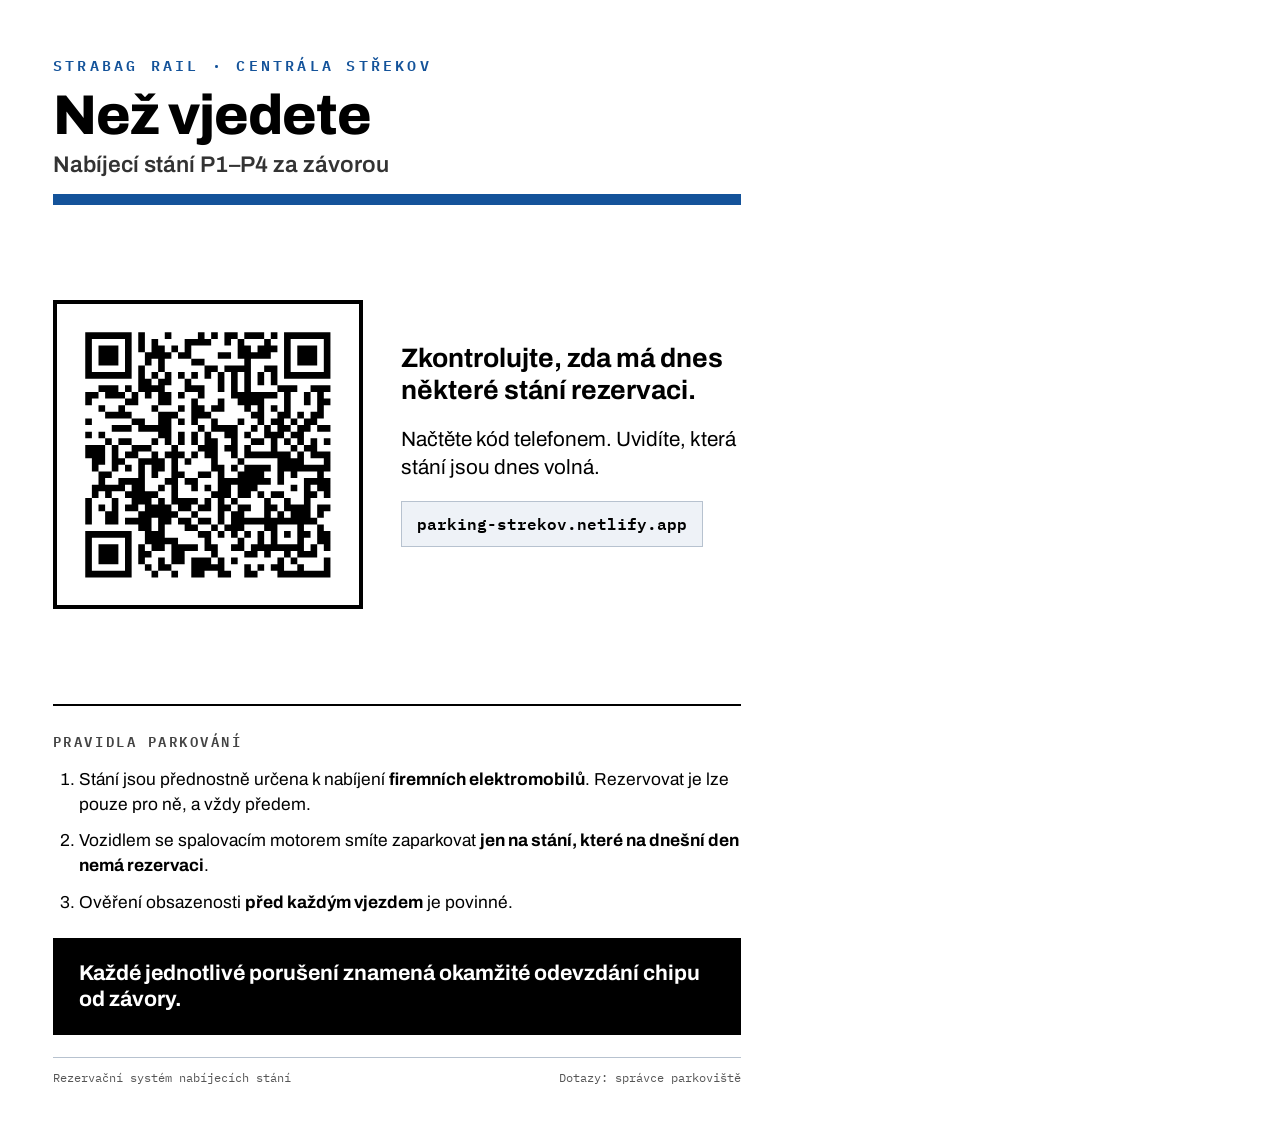
==== cedule/cedule.html @ bd29b1d4 "Add files via upload" ====
<!doctype html>
<html lang="cs"><head><meta charset="utf-8">
<title>Cedule k závoře</title>
<link rel="stylesheet" href="https://fonts.googleapis.com/css2?family=Archivo:wght@500;600;700;800&family=IBM+Plex+Mono:wght@500;600&display=swap">
<style>
  @page { size: A4 portrait; margin: 0; }
  * { box-sizing: border-box; }
  body {
    margin: 0; width: 210mm; height: 297mm;
    font-family: "Archivo", Arial, sans-serif;
    color: #000; background: #fff;
    display: flex; flex-direction: column;
    padding: 14mm 14mm 10mm;
  }
  .head { border-bottom: 3mm solid #14539A; padding-bottom: 5mm; }
  .kicker {
    font-family: "IBM Plex Mono", monospace; font-size: 11pt; font-weight: 600;
    letter-spacing: .22em; text-transform: uppercase; color: #14539A; margin: 0 0 3mm;
  }
  h1 { font-size: 42pt; font-weight: 800; line-height: .95; letter-spacing: -.02em; margin: 0; }
  h1 small { display: block; font-size: 17pt; font-weight: 600; letter-spacing: 0; margin-top: 3mm; color: #333; }

  .mid { display: flex; gap: 10mm; align-items: center; padding: 9mm 0; flex: 1; }
  .qr { width: 82mm; height: 82mm; flex: none; border: 1.2mm solid #000; padding: 4mm; }
  .qr svg { display: block; }
  .say { flex: 1; }
  .say p { font-size: 15.5pt; line-height: 1.35; margin: 0 0 5mm; }
  .say p.big { font-size: 20pt; font-weight: 700; line-height: 1.2; }
  .url {
    font-family: "IBM Plex Mono", monospace; font-size: 12pt; font-weight: 600;
    background: #EEF2F7; border: .4mm solid #B7C2CF; padding: 3mm 4mm; display: inline-block;
  }

  .rules { border-top: .6mm solid #000; padding-top: 6mm; }
  .rules h2 {
    font-family: "IBM Plex Mono", monospace; font-size: 10.5pt; font-weight: 600;
    letter-spacing: .18em; text-transform: uppercase; margin: 0 0 4mm; color: #444;
  }
  ol { margin: 0; padding-left: 7mm; font-size: 13pt; line-height: 1.45; }
  li { margin-bottom: 3mm; }
  .stop {
    margin-top: 6mm; border: 1mm solid #000; background: #000; color: #fff;
    padding: 5mm 6mm; font-size: 16pt; font-weight: 700; line-height: 1.25;
  }
  .foot {
    margin-top: 6mm; display: flex; justify-content: space-between;
    font-family: "IBM Plex Mono", monospace; font-size: 9pt; color: #555;
    border-top: .4mm solid #B7C2CF; padding-top: 3mm;
  }
</style></head>
<body>

  <div class="head">
    <p class="kicker">STRABAG Rail · centrála Střekov</p>
    <h1>Než vjedete<small>Nabíjecí stání P1–P4 za závorou</small></h1>
  </div>

  <div class="mid">
    <div class="qr"><svg xmlns="http://www.w3.org/2000/svg" width="100%" height="100%" viewBox="0 0 410 410" class="segno"><path transform="scale(10)" class="qrline" stroke="#000" d="M2 2.5h7m1 0h1m3 0h1m4 0h1m1 0h1m1 0h2m1 0h3m1 0h1m1 0h7m-37 1h1m5 0h1m1 0h1m1 0h1m4 0h4m2 0h1m1 0h1m3 0h1m2 0h1m5 0h1m-37 1h1m1 0h3m1 0h1m1 0h1m1 0h2m1 0h1m1 0h1m7 0h2m1 0h3m1 0h1m1 0h3m1 0h1m-37 1h1m1 0h3m1 0h1m2 0h4m1 0h2m4 0h2m1 0h5m2 0h1m1 0h3m1 0h1m-37 1h1m1 0h3m1 0h1m2 0h1m1 0h1m4 0h2m6 0h1m5 0h1m1 0h3m1 0h1m-37 1h1m5 0h1m1 0h1m2 0h1m6 0h2m1 0h4m2 0h2m1 0h1m5 0h1m-37 1h7m1 0h1m1 0h1m1 0h1m1 0h1m1 0h1m1 0h1m1 0h1m1 0h1m1 0h1m1 0h1m1 0h1m1 0h7m-29 1h2m1 0h2m2 0h1m4 0h1m1 0h1m1 0h1m1 0h1m1 0h1m-27 1h3m1 0h1m1 0h4m3 0h3m2 0h1m1 0h1m1 0h1m4 0h3m2 0h3m-37 1h2m1 0h3m1 0h1m1 0h1m1 0h2m1 0h1m2 0h1m4 0h7m1 0h1m2 0h1m1 0h1m-36 1h1m5 0h2m3 0h2m3 0h1m3 0h1m2 0h4m3 0h1m2 0h1m1 0h2m-35 1h1m2 0h1m4 0h1m3 0h1m1 0h2m1 0h2m3 0h1m1 0h1m1 0h1m1 0h1m4 0h1m-33 1h4m4 0h3m2 0h3m6 0h2m2 0h2m1 0h1m1 0h2m-36 1h1m6 0h2m2 0h2m1 0h1m1 0h1m2 0h1m3 0h1m2 0h1m1 0h2m1 0h1m1 0h2m-31 1h3m1 0h5m4 0h1m1 0h4m2 0h1m1 0h1m1 0h2m1 0h2m1 0h2m-37 1h1m1 0h1m8 0h2m1 0h1m1 0h1m1 0h1m2 0h2m1 0h1m2 0h3m1 0h2m-30 1h1m1 0h2m3 0h1m1 0h1m1 0h1m1 0h1m1 0h2m2 0h1m2 0h2m1 0h1m1 0h1m1 0h1m1 0h1m1 0h1m-37 1h3m1 0h1m2 0h3m3 0h1m3 0h3m1 0h2m1 0h1m3 0h1m2 0h1m1 0h2m-35 1h3m1 0h1m1 0h2m2 0h1m1 0h3m1 0h1m1 0h2m2 0h1m1 0h7m1 0h1m1 0h3m-36 1h2m1 0h2m2 0h4m1 0h1m1 0h1m3 0h1m3 0h1m5 0h4m3 0h1m-36 1h1m2 0h1m1 0h1m1 0h1m1 0h2m1 0h1m5 0h2m1 0h1m1 0h4m1 0h8m-35 1h2m4 0h1m1 0h1m2 0h2m2 0h2m1 0h1m2 0h4m2 0h1m1 0h1m3 0h1m-34 1h1m2 0h4m3 0h2m1 0h2m3 0h8m1 0h1m3 0h4m-36 1h5m1 0h2m2 0h1m1 0h1m2 0h1m1 0h1m1 0h2m1 0h3m5 0h1m1 0h1m1 0h2m-36 1h1m1 0h1m2 0h5m2 0h1m5 0h3m1 0h2m1 0h1m1 0h2m3 0h2m1 0h1m-37 1h1m3 0h1m2 0h3m1 0h1m1 0h4m1 0h1m1 0h1m1 0h1m4 0h1m2 0h1m2 0h1m-34 1h1m1 0h1m1 0h1m1 0h2m1 0h4m1 0h2m1 0h2m1 0h2m1 0h2m2 0h2m1 0h4m1 0h2m-37 1h1m2 0h2m3 0h6m2 0h1m3 0h1m1 0h2m3 0h1m1 0h1m1 0h3m1 0h1m-36 1h1m2 0h2m1 0h4m1 0h2m1 0h2m1 0h2m1 0h1m1 0h13m-27 1h2m1 0h1m3 0h2m2 0h1m1 0h3m3 0h2m3 0h1m2 0h1m-36 1h7m2 0h3m5 0h2m1 0h1m1 0h1m1 0h1m1 0h1m1 0h1m1 0h1m1 0h2m1 0h2m-37 1h1m5 0h1m2 0h5m4 0h1m4 0h1m2 0h1m1 0h1m3 0h1m2 0h2m-37 1h1m1 0h3m1 0h1m1 0h1m1 0h2m1 0h4m1 0h2m2 0h2m1 0h8m1 0h1m1 0h1m-37 1h1m1 0h3m1 0h1m1 0h2m3 0h2m4 0h1m4 0h2m1 0h1m2 0h1m1 0h3m-35 1h1m1 0h3m1 0h1m1 0h1m2 0h1m1 0h2m1 0h3m1 0h1m1 0h1m6 0h1m1 0h1m4 0h1m-37 1h1m5 0h1m2 0h1m1 0h2m3 0h5m3 0h1m1 0h1m1 0h2m2 0h1m3 0h1m-37 1h7m3 0h1m2 0h1m2 0h2m2 0h2m2 0h2m3 0h8"/></svg></div>
    <div class="say">
      <p class="big">Zkontrolujte, zda má dnes některé stání rezervaci.</p>
      <p>Načtěte kód telefonem. Uvidíte, která stání jsou dnes volná.</p>
      <p><span class="url">parking-strekov.netlify.app</span></p>
    </div>
  </div>

  <div class="rules">
    <h2>Pravidla parkování</h2>
    <ol>
      <li>Stání jsou přednostně určena k nabíjení <strong>firemních elektromobilů</strong>. Rezervovat je lze pouze pro ně, a vždy předem.</li>
      <li>Vozidlem se spalovacím motorem smíte zaparkovat <strong>jen na stání, které na dnešní den nemá rezervaci</strong>.</li>
      <li>Ověření obsazenosti <strong>před každým vjezdem</strong> je povinné.</li>
    </ol>
    <div class="stop">Každé jednotlivé porušení znamená okamžité odevzdání chipu od závory.</div>
  </div>

  <div class="foot">
    <span>Rezervační systém nabíjecích stání</span>
    <span>Dotazy: správce parkoviště</span>
  </div>

</body></html>
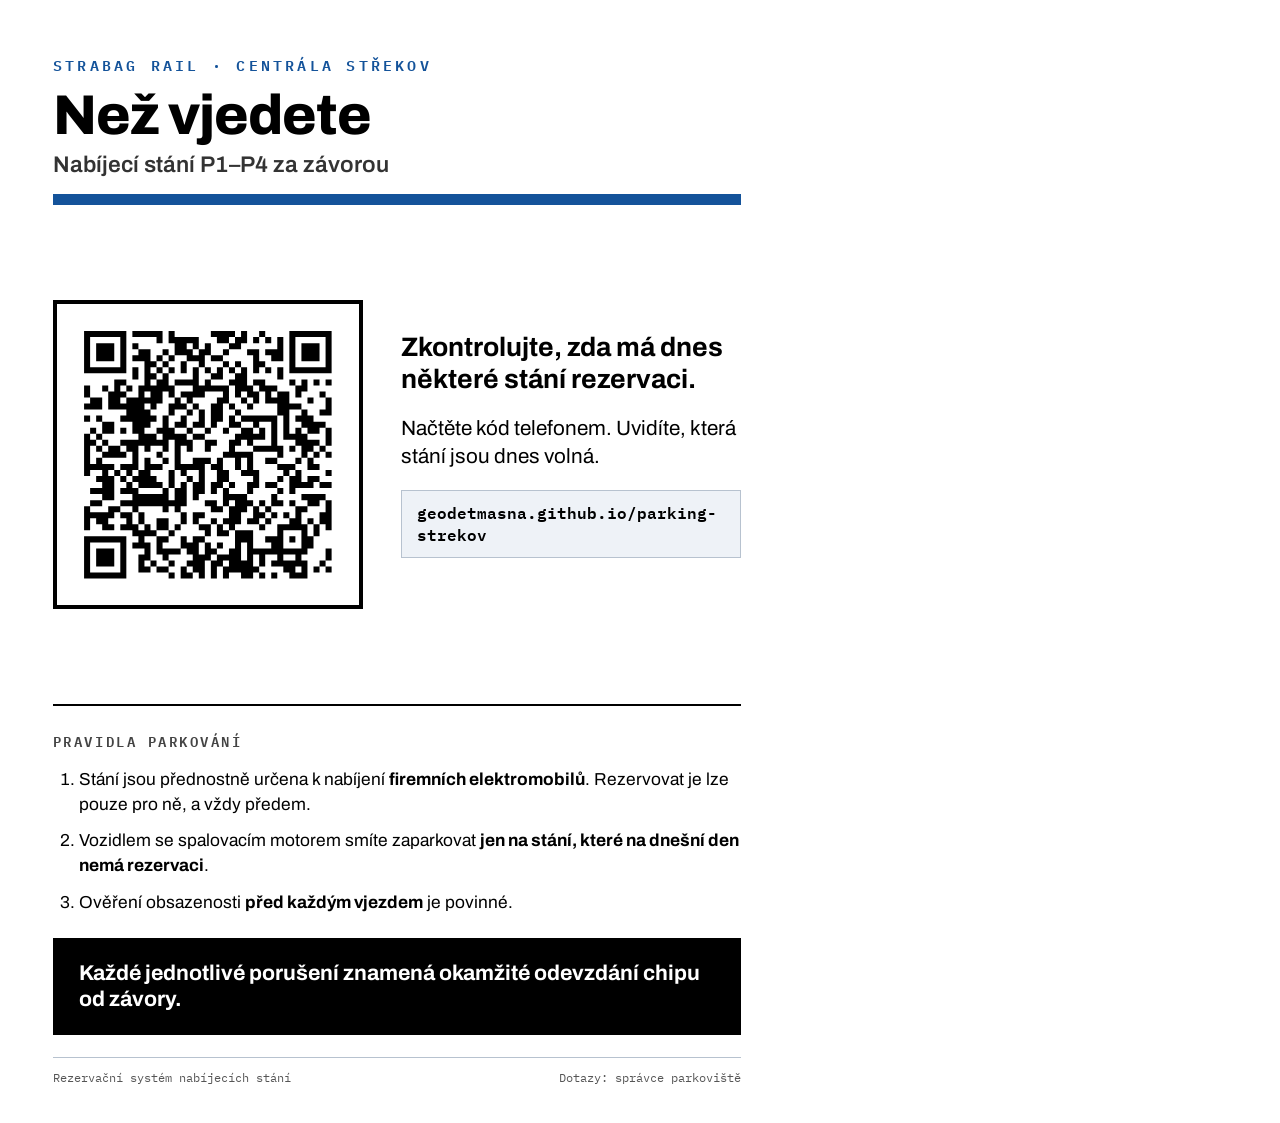
==== commit e1f71342: "Add files via upload" ====
--- a/cedule/cedule.html
+++ b/cedule/cedule.html
@@ -56,11 +56,11 @@
   </div>
 
   <div class="mid">
-    <div class="qr"><svg xmlns="http://www.w3.org/2000/svg" width="100%" height="100%" viewBox="0 0 410 410" class="segno"><path transform="scale(10)" class="qrline" stroke="#000" d="M2 2.5h7m1 0h1m3 0h1m4 0h1m1 0h1m1 0h2m1 0h3m1 0h1m1 0h7m-37 1h1m5 0h1m1 0h1m1 0h1m4 0h4m2 0h1m1 0h1m3 0h1m2 0h1m5 0h1m-37 1h1m1 0h3m1 0h1m1 0h1m1 0h2m1 0h1m1 0h1m7 0h2m1 0h3m1 0h1m1 0h3m1 0h1m-37 1h1m1 0h3m1 0h1m2 0h4m1 0h2m4 0h2m1 0h5m2 0h1m1 0h3m1 0h1m-37 1h1m1 0h3m1 0h1m2 0h1m1 0h1m4 0h2m6 0h1m5 0h1m1 0h3m1 0h1m-37 1h1m5 0h1m1 0h1m2 0h1m6 0h2m1 0h4m2 0h2m1 0h1m5 0h1m-37 1h7m1 0h1m1 0h1m1 0h1m1 0h1m1 0h1m1 0h1m1 0h1m1 0h1m1 0h1m1 0h1m1 0h1m1 0h7m-29 1h2m1 0h2m2 0h1m4 0h1m1 0h1m1 0h1m1 0h1m1 0h1m-27 1h3m1 0h1m1 0h4m3 0h3m2 0h1m1 0h1m1 0h1m4 0h3m2 0h3m-37 1h2m1 0h3m1 0h1m1 0h1m1 0h2m1 0h1m2 0h1m4 0h7m1 0h1m2 0h1m1 0h1m-36 1h1m5 0h2m3 0h2m3 0h1m3 0h1m2 0h4m3 0h1m2 0h1m1 0h2m-35 1h1m2 0h1m4 0h1m3 0h1m1 0h2m1 0h2m3 0h1m1 0h1m1 0h1m1 0h1m4 0h1m-33 1h4m4 0h3m2 0h3m6 0h2m2 0h2m1 0h1m1 0h2m-36 1h1m6 0h2m2 0h2m1 0h1m1 0h1m2 0h1m3 0h1m2 0h1m1 0h2m1 0h1m1 0h2m-31 1h3m1 0h5m4 0h1m1 0h4m2 0h1m1 0h1m1 0h2m1 0h2m1 0h2m-37 1h1m1 0h1m8 0h2m1 0h1m1 0h1m1 0h1m2 0h2m1 0h1m2 0h3m1 0h2m-30 1h1m1 0h2m3 0h1m1 0h1m1 0h1m1 0h1m1 0h2m2 0h1m2 0h2m1 0h1m1 0h1m1 0h1m1 0h1m1 0h1m-37 1h3m1 0h1m2 0h3m3 0h1m3 0h3m1 0h2m1 0h1m3 0h1m2 0h1m1 0h2m-35 1h3m1 0h1m1 0h2m2 0h1m1 0h3m1 0h1m1 0h2m2 0h1m1 0h7m1 0h1m1 0h3m-36 1h2m1 0h2m2 0h4m1 0h1m1 0h1m3 0h1m3 0h1m5 0h4m3 0h1m-36 1h1m2 0h1m1 0h1m1 0h1m1 0h2m1 0h1m5 0h2m1 0h1m1 0h4m1 0h8m-35 1h2m4 0h1m1 0h1m2 0h2m2 0h2m1 0h1m2 0h4m2 0h1m1 0h1m3 0h1m-34 1h1m2 0h4m3 0h2m1 0h2m3 0h8m1 0h1m3 0h4m-36 1h5m1 0h2m2 0h1m1 0h1m2 0h1m1 0h1m1 0h2m1 0h3m5 0h1m1 0h1m1 0h2m-36 1h1m1 0h1m2 0h5m2 0h1m5 0h3m1 0h2m1 0h1m1 0h2m3 0h2m1 0h1m-37 1h1m3 0h1m2 0h3m1 0h1m1 0h4m1 0h1m1 0h1m1 0h1m4 0h1m2 0h1m2 0h1m-34 1h1m1 0h1m1 0h1m1 0h2m1 0h4m1 0h2m1 0h2m1 0h2m1 0h2m2 0h2m1 0h4m1 0h2m-37 1h1m2 0h2m3 0h6m2 0h1m3 0h1m1 0h2m3 0h1m1 0h1m1 0h3m1 0h1m-36 1h1m2 0h2m1 0h4m1 0h2m1 0h2m1 0h2m1 0h1m1 0h13m-27 1h2m1 0h1m3 0h2m2 0h1m1 0h3m3 0h2m3 0h1m2 0h1m-36 1h7m2 0h3m5 0h2m1 0h1m1 0h1m1 0h1m1 0h1m1 0h1m1 0h1m1 0h2m1 0h2m-37 1h1m5 0h1m2 0h5m4 0h1m4 0h1m2 0h1m1 0h1m3 0h1m2 0h2m-37 1h1m1 0h3m1 0h1m1 0h1m1 0h2m1 0h4m1 0h2m2 0h2m1 0h8m1 0h1m1 0h1m-37 1h1m1 0h3m1 0h1m1 0h2m3 0h2m4 0h1m4 0h2m1 0h1m2 0h1m1 0h3m-35 1h1m1 0h3m1 0h1m1 0h1m2 0h1m1 0h2m1 0h3m1 0h1m1 0h1m6 0h1m1 0h1m4 0h1m-37 1h1m5 0h1m2 0h1m1 0h2m3 0h5m3 0h1m1 0h1m1 0h2m2 0h1m3 0h1m-37 1h7m3 0h1m2 0h1m2 0h2m2 0h2m2 0h2m3 0h8"/></svg></div>
+    <div class="qr"><svg xmlns="http://www.w3.org/2000/svg" width="100%" height="100%" viewBox="0 0 450 450" class="segno"><path transform="scale(10)" class="qrline" stroke="#000" d="M2 2.5h7m1 0h5m1 0h1m6 0h4m1 0h1m2 0h1m4 0h7m-41 1h1m5 0h1m5 0h1m1 0h5m3 0h2m1 0h2m1 0h1m1 0h1m1 0h1m1 0h1m5 0h1m-41 1h1m1 0h3m1 0h1m1 0h1m6 0h2m1 0h1m1 0h1m3 0h2m6 0h1m1 0h1m1 0h3m1 0h1m-41 1h1m1 0h3m1 0h1m2 0h2m2 0h1m1 0h3m1 0h2m2 0h1m3 0h2m1 0h3m1 0h1m1 0h3m1 0h1m-41 1h1m1 0h3m1 0h1m1 0h3m1 0h1m1 0h1m2 0h3m1 0h2m5 0h1m2 0h2m1 0h1m1 0h3m1 0h1m-41 1h1m5 0h1m3 0h2m1 0h1m2 0h1m2 0h1m3 0h1m1 0h1m2 0h2m4 0h1m5 0h1m-41 1h7m1 0h1m1 0h1m1 0h1m1 0h1m1 0h1m1 0h1m1 0h1m1 0h1m1 0h1m1 0h1m1 0h1m1 0h1m1 0h1m1 0h7m-33 1h1m1 0h2m1 0h1m4 0h1m2 0h2m2 0h2m5 0h1m-28 1h2m3 0h1m1 0h2m1 0h4m1 0h1m3 0h3m1 0h2m4 0h1m1 0h1m1 0h1m1 0h1m-41 1h1m2 0h1m1 0h1m1 0h1m1 0h6m3 0h6m1 0h3m1 0h3m3 0h2m-37 1h1m3 0h3m2 0h1m1 0h2m1 0h1m1 0h4m3 0h1m1 0h1m1 0h2m1 0h1m1 0h2m1 0h1m3 0h1m-39 1h2m1 0h2m1 0h6m2 0h1m1 0h1m4 0h2m2 0h1m1 0h1m1 0h4m3 0h1m2 0h1m-41 1h3m1 0h6m1 0h1m2 0h3m1 0h1m2 0h2m1 0h1m2 0h1m4 0h4m4 0h1m-34 1h4m3 0h1m2 0h1m1 0h1m1 0h2m2 0h1m6 0h2m2 0h1m2 0h2m-41 1h1m1 0h1m3 0h6m1 0h1m2 0h1m2 0h1m1 0h2m1 0h1m1 0h6m1 0h1m1 0h3m-35 1h2m3 0h3m2 0h1m1 0h2m1 0h2m1 0h1m2 0h2m2 0h1m2 0h1m1 0h1m2 0h4m-39 1h1m1 0h2m1 0h1m1 0h2m2 0h3m2 0h1m2 0h1m2 0h1m2 0h2m1 0h1m1 0h1m1 0h1m1 0h1m1 0h2m1 0h1m-41 1h1m1 0h1m6 0h3m1 0h4m1 0h2m5 0h5m1 0h1m1 0h4m3 0h1m-41 1h2m1 0h1m2 0h8m1 0h3m2 0h2m2 0h2m1 0h1m3 0h1m3 0h4m1 0h1m-41 1h1m1 0h1m1 0h2m1 0h2m1 0h1m2 0h1m1 0h1m1 0h1m2 0h1m3 0h1m3 0h5m1 0h1m1 0h2m1 0h1m-40 1h1m2 0h4m1 0h1m3 0h1m2 0h1m7 0h5m4 0h1m3 0h1m1 0h1m1 0h1m-41 1h1m1 0h1m5 0h1m1 0h1m2 0h1m1 0h1m2 0h3m1 0h1m2 0h1m1 0h1m2 0h2m3 0h1m1 0h1m-38 1h5m1 0h3m1 0h3m2 0h5m1 0h2m2 0h1m1 0h1m4 0h3m2 0h2m-39 1h1m2 0h1m1 0h1m1 0h1m1 0h2m3 0h1m1 0h1m2 0h1m2 0h2m2 0h3m4 0h1m1 0h1m4 0h1m-39 1h3m1 0h1m1 0h4m2 0h1m2 0h1m1 0h1m2 0h2m4 0h1m3 0h1m1 0h2m1 0h2m-36 1h2m2 0h1m1 0h4m1 0h1m1 0h1m1 0h2m1 0h2m1 0h1m2 0h2m1 0h2m2 0h4m1 0h2m-40 1h4m1 0h3m4 0h1m1 0h2m1 0h2m1 0h1m1 0h1m3 0h1m4 0h1m1 0h1m-32 1h2m3 0h6m1 0h2m1 0h1m4 0h4m4 0h1m4 0h4m-39 1h2m3 0h11m3 0h2m1 0h1m1 0h3m1 0h1m1 0h2m1 0h1m2 0h2m1 0h1m-41 1h1m3 0h2m2 0h1m4 0h1m1 0h1m5 0h2m1 0h3m1 0h1m1 0h1m4 0h2m3 0h1m-41 1h5m1 0h2m1 0h1m6 0h1m1 0h2m4 0h2m2 0h2m1 0h1m1 0h1m1 0h1m3 0h2m-41 1h1m1 0h2m3 0h1m1 0h1m2 0h2m2 0h1m1 0h1m2 0h1m1 0h3m1 0h2m1 0h1m3 0h2m1 0h1m1 0h2m-41 1h1m2 0h2m1 0h3m1 0h1m1 0h2m1 0h1m3 0h2m1 0h1m1 0h1m4 0h1m2 0h5m1 0h1m1 0h1m-33 1h4m2 0h1m5 0h1m1 0h2m1 0h3m4 0h1m3 0h1m1 0h1m-39 1h7m2 0h1m2 0h2m2 0h1m1 0h2m5 0h3m2 0h3m1 0h1m1 0h2m-38 1h1m5 0h1m1 0h3m1 0h1m3 0h3m1 0h1m1 0h1m2 0h1m1 0h1m3 0h2m3 0h2m-38 1h1m1 0h3m1 0h1m3 0h1m1 0h4m1 0h2m1 0h2m2 0h2m1 0h10m3 0h1m-41 1h1m1 0h3m1 0h1m2 0h2m2 0h1m4 0h3m1 0h4m1 0h1m1 0h1m2 0h1m2 0h1m4 0h1m-41 1h1m1 0h3m1 0h1m2 0h1m1 0h1m2 0h1m2 0h3m1 0h2m1 0h4m1 0h1m1 0h6m2 0h1m-40 1h1m5 0h1m2 0h2m1 0h2m2 0h1m1 0h2m1 0h1m1 0h6m4 0h2m1 0h1m1 0h1m1 0h1m-41 1h7m7 0h1m1 0h2m1 0h1m1 0h1m1 0h1m2 0h2m1 0h1m1 0h1m2 0h3"/></svg></div>
     <div class="say">
       <p class="big">Zkontrolujte, zda má dnes některé stání rezervaci.</p>
       <p>Načtěte kód telefonem. Uvidíte, která stání jsou dnes volná.</p>
-      <p><span class="url">parking-strekov.netlify.app</span></p>
+      <p><span class="url">geodetmasna.github.io/parking-strekov</span></p>
     </div>
   </div>
 
